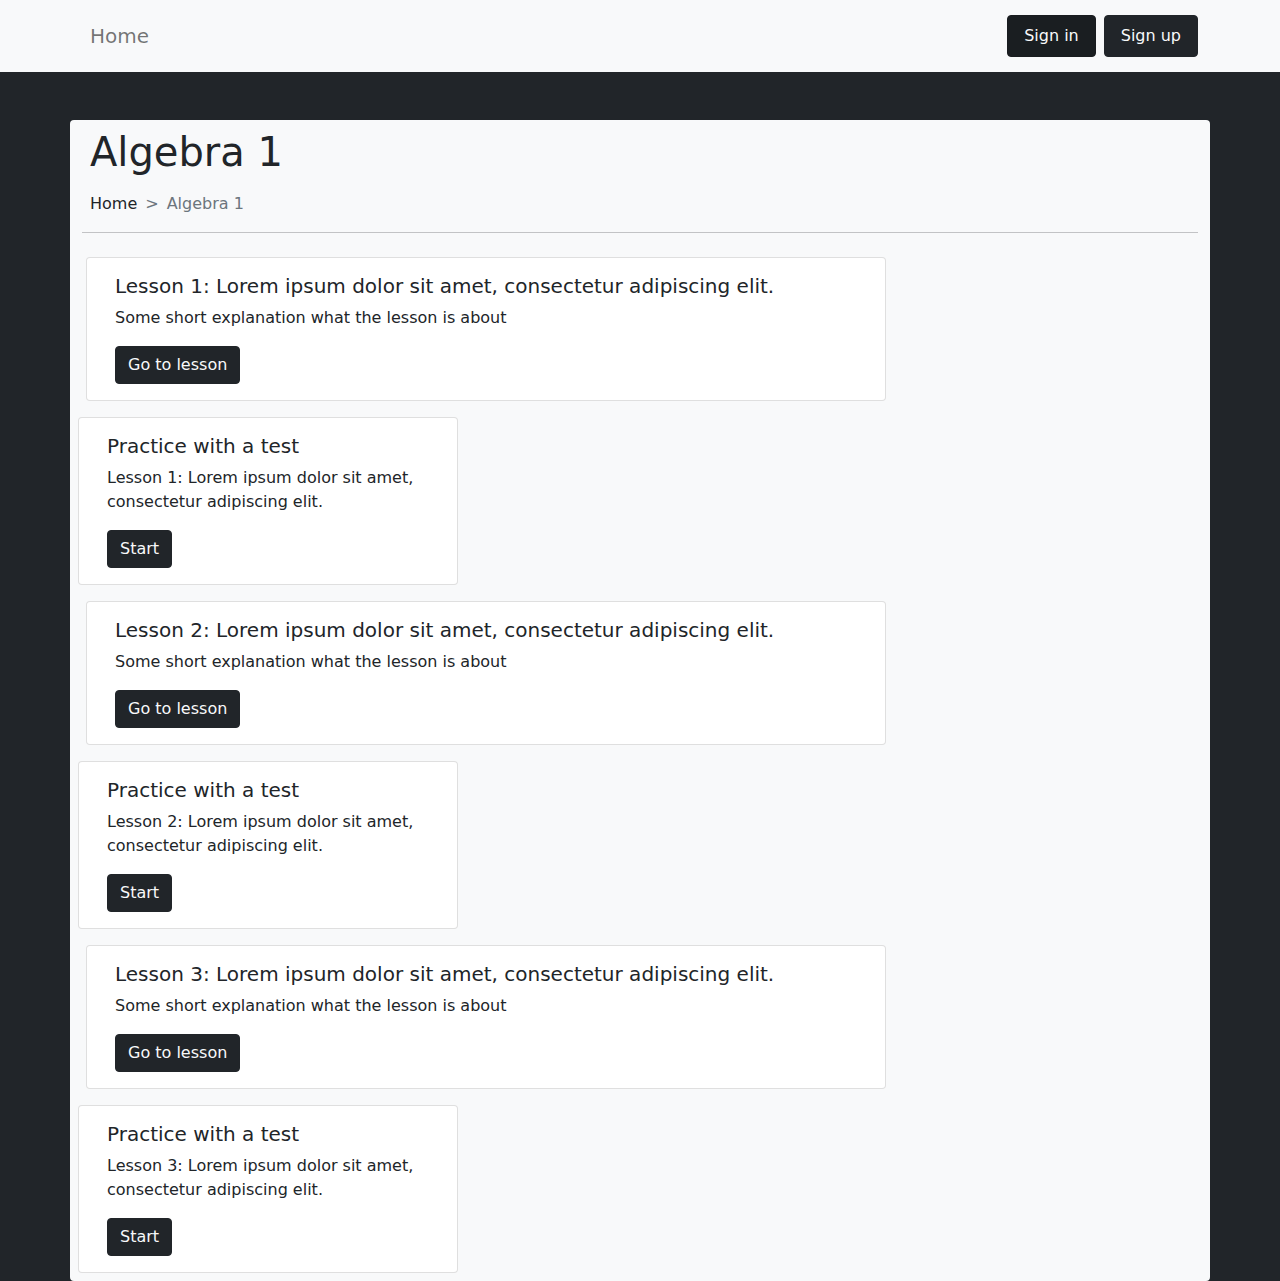
==== algebra1.html @ 9e3bda1d "first commit" ====
<!DOCTYPE html>
<html lang="en">
<head>
    <meta charset="UTF-8">
    <title>Algebra 1</title>
    <link href="css/bootstrap.css" rel="stylesheet">
</head>
<body class="bg-dark">
<div class="navbar navbar-expand-lg navbar-light bg-light mb-5">
    <div class="container">
        <ul class="navbar-nav me-auto">
            <li class="navbar-brand"><a class="nav-link" href="index.html">Home</a></li>
        </ul>
        <div class="d-flex justify-content-end">
            <a href="./signIn.html" class="nav-link btn btn-dark text-light me-2 active" role="button">Sign in</a>
            <a href="SignUp.html" class="nav-link btn btn-dark text-light" role="button">Sign up</a>
        </div>
    </div>
</div>
<div class="container bg-light rounded">
    <h1 class="p-2 text-dark">Algebra 1</h1>
    <nav class="px-2" style="--bs-breadcrumb-divider: '>';">
        <ol class="breadcrumb">
            <li class="breadcrumb-item"><a href="#" class="link-dark text-decoration-none">Home</a></li>
            <li class="breadcrumb-item active">Algebra 1</li>
        </ol>
    </nav>
    <hr>
    <div class="row">
        <div class="ms-3 col-8 card my-2" style="width: 50rem">
            <div class="card-body">
                <h5 class="card-title">Lesson 1: Lorem ipsum dolor sit amet, consectetur adipiscing elit.</h5>
                <p class="card-text">Some short explanation what the lesson is about</p>
                <a href="./Lesson1.html" class="card-link btn btn-dark text-light">Go to lesson</a>
            </div>
        </div>
        <div class="mx-2 col-4 card my-2">
            <div class="card-body">
                <h5 class="card-title">Practice with a test</h5>
                <p class="card-text">Lesson 1: Lorem ipsum dolor sit amet, consectetur adipiscing elit.</p>
                <button class="btn btn-dark text-light" data-bs-toggle="modal" data-bs-target="#modal">Start</button>
<!--                <a href="#" class="card-link btn btn-dark text-light">Start</a>-->
            </div>
        </div>
    </div>
    <div class="modal" id="modal">
        <div class="modal-dialog">
            <div class="modal-content">
                <div class="modal-header">
                    <h5 class="modal-title">Practice test for Lesson 1</h5>
                    <button type="button" class="btn-close" data-bs-dismiss="modal"></button>
                </div>
                <div class="modal-body">
                    <p>Question 1:Lorem ipsum dolor sit amet, consectetur adipiscing elit. Fusce a tortor non quam ultricies fermentum quis a
                        leo.
                        Pellentesque facilisis elit ut libero malesuada, nec ultrices risus tempus. Donec ac quam ultrices, sodales
                        nisi</p>
                    <hr>
                    <div class="form-check">
                        <input class="form-check-input" type="radio" name="rbtn" id="rbtn1">
                        <label class="form-check-label" for="rbtn1">Option 1</label>
                    </div>
                    <div class="form-check">
                        <input class="form-check-input" type="radio" name="rbtn" id="rbtn2">
                        <label class="form-check-label" for="rbtn2">Option 2</label>
                    </div>
                    <div class="form-check">
                        <input class="form-check-input" type="radio" name="rbtn" id="rbtn3">
                        <label class="form-check-label" for="rbtn3">Option 3</label>
                    </div>
                    <div class="form-check">
                        <input class="form-check-input" type="radio" name="rbtn" id="rbtn4">
                        <label class="form-check-label" for="rbtn4">Option 4</label>
                    </div>
                </div>
                <div class="modal-footer">
                    <a class="btn btn-dark text-light" href="">Next question</a>
                </div>
            </div>
        </div>
    </div>
    <div class="row">
        <div class="ms-3 col-8 card my-2" style="width: 50rem">
            <div class="card-body">
                <h5 class="card-title">Lesson 2: Lorem ipsum dolor sit amet, consectetur adipiscing elit.</h5>
                <p class="card-text">Some short explanation what the lesson is about</p>
                <a href="./Lesson1.html" class="card-link btn btn-dark text-light">Go to lesson</a>
            </div>
        </div>
        <div class="mx-2 col-4 card my-2">
            <div class="card-body">
                <h5 class="card-title">Practice with a test</h5>
                <p class="card-text">Lesson 2: Lorem ipsum dolor sit amet, consectetur adipiscing elit.</p>
                <button class="btn btn-dark text-light">Start</button>
<!--                <a href="#" class="card-link btn btn-dark text-light">Start</a>-->
            </div>
        </div>
    </div>
    <div class="row">
        <div class="ms-3 col-8 card my-2" style="width: 50rem">
            <div class="card-body">
                <h5 class="card-title">Lesson 3: Lorem ipsum dolor sit amet, consectetur adipiscing elit.</h5>
                <p class="card-text">Some short explanation what the lesson is about</p>
                <a href="./Lesson1.html" class="card-link btn btn-dark text-light">Go to lesson</a>
            </div>
        </div>
        <div class="mx-2 col-4 card my-2">
            <div class="card-body">
                <h5 class="card-title">Practice with a test</h5>
                <p class="card-text">Lesson 3: Lorem ipsum dolor sit amet, consectetur adipiscing elit.</p>
                <button class="btn btn-dark text-light">Start</button>
<!--                <a href="#" class="card-link btn btn-dark text-light">Start</a>-->
            </div>
        </div>
    </div>
</div>
<script src="js/bootstrap.bundle.js"></script>
</body>
</html>
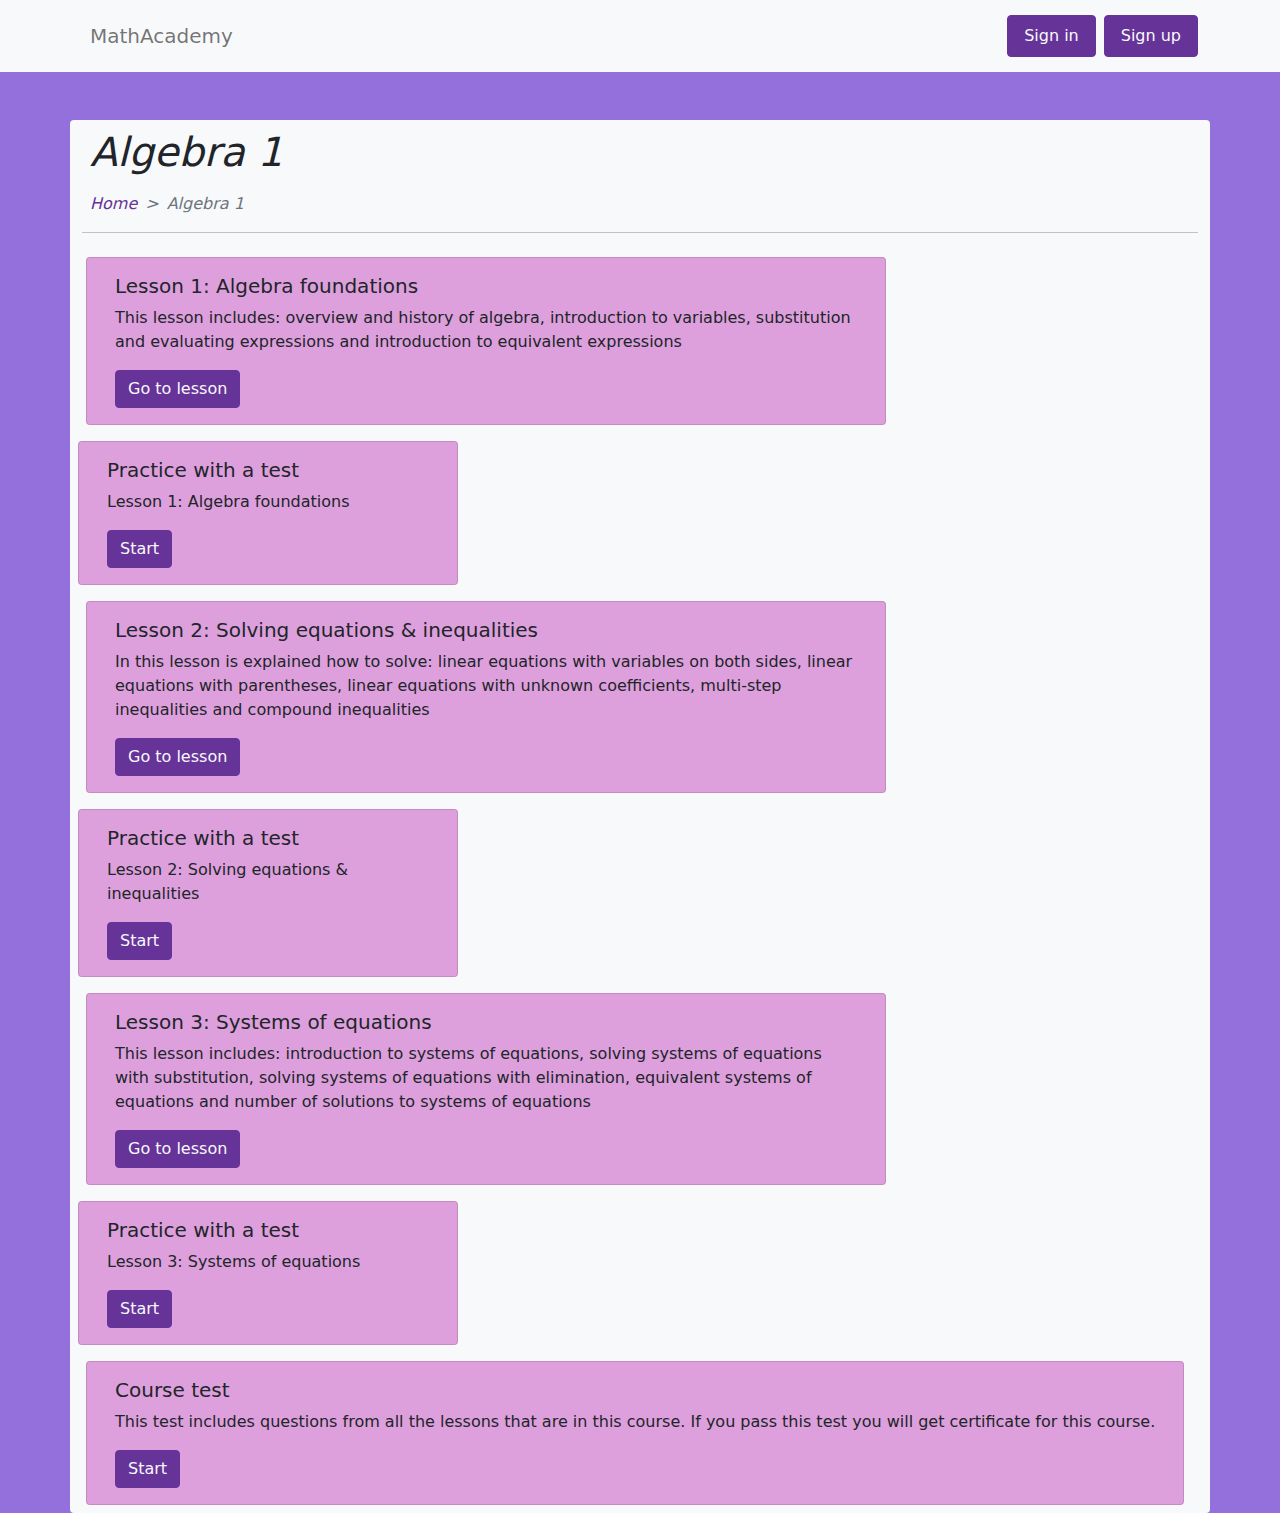
==== commit c01ad0d5: "Prototype updated with the evaluations" ====
--- a/algebra1.html
+++ b/algebra1.html
@@ -5,111 +5,87 @@
     <title>Algebra 1</title>
     <link href="css/bootstrap.css" rel="stylesheet">
 </head>
-<body class="bg-dark">
+<body style="background-color: mediumpurple">
 <div class="navbar navbar-expand-lg navbar-light bg-light mb-5">
     <div class="container">
         <ul class="navbar-nav me-auto">
-            <li class="navbar-brand"><a class="nav-link" href="index.html">Home</a></li>
+            <li class="navbar-brand"><a class="nav-link" href="index.html">MathAcademy</a></li>
         </ul>
         <div class="d-flex justify-content-end">
-            <a href="./signIn.html" class="nav-link btn btn-dark text-light me-2 active" role="button">Sign in</a>
-            <a href="SignUp.html" class="nav-link btn btn-dark text-light" role="button">Sign up</a>
+            <a href="./signIn.html" class="nav-link btn btn-purple text-light me-2 active" role="button">Sign in</a>
+            <a href="SignUp.html" class="nav-link btn btn-purple text-light" role="button">Sign up</a>
         </div>
     </div>
 </div>
 <div class="container bg-light rounded">
-    <h1 class="p-2 text-dark">Algebra 1</h1>
+    <h1 class="p-2 fst-italic">Algebra 1</h1>
     <nav class="px-2" style="--bs-breadcrumb-divider: '>';">
         <ol class="breadcrumb">
-            <li class="breadcrumb-item"><a href="#" class="link-dark text-decoration-none">Home</a></li>
-            <li class="breadcrumb-item active">Algebra 1</li>
+            <li class="breadcrumb-item"><a href="./index.html" class="link-purple text-decoration-none fst-italic">Home</a></li>
+            <li class="breadcrumb-item active fst-italic">Algebra 1</li>
         </ol>
     </nav>
     <hr>
     <div class="row">
-        <div class="ms-3 col-8 card my-2" style="width: 50rem">
+        <div class="ms-3 col-8 card my-2 card-purple" style="width: 50rem">
             <div class="card-body">
-                <h5 class="card-title">Lesson 1: Lorem ipsum dolor sit amet, consectetur adipiscing elit.</h5>
-                <p class="card-text">Some short explanation what the lesson is about</p>
-                <a href="./Lesson1.html" class="card-link btn btn-dark text-light">Go to lesson</a>
+                <h5 class="card-title">Lesson 1: Algebra foundations</h5>
+                <p class="card-text">This lesson includes: overview and history of algebra, introduction to variables,
+                    substitution and evaluating expressions and introduction to equivalent expressions</p>
+                <a href="./Lesson1.html" class="card-link btn btn-purple text-light">Go to lesson</a>
             </div>
         </div>
-        <div class="mx-2 col-4 card my-2">
+        <div class="mx-2 col-4 card my-2 card-purple">
             <div class="card-body">
                 <h5 class="card-title">Practice with a test</h5>
-                <p class="card-text">Lesson 1: Lorem ipsum dolor sit amet, consectetur adipiscing elit.</p>
-                <button class="btn btn-dark text-light" data-bs-toggle="modal" data-bs-target="#modal">Start</button>
-<!--                <a href="#" class="card-link btn btn-dark text-light">Start</a>-->
-            </div>
-        </div>
-    </div>
-    <div class="modal" id="modal">
-        <div class="modal-dialog">
-            <div class="modal-content">
-                <div class="modal-header">
-                    <h5 class="modal-title">Practice test for Lesson 1</h5>
-                    <button type="button" class="btn-close" data-bs-dismiss="modal"></button>
-                </div>
-                <div class="modal-body">
-                    <p>Question 1:Lorem ipsum dolor sit amet, consectetur adipiscing elit. Fusce a tortor non quam ultricies fermentum quis a
-                        leo.
-                        Pellentesque facilisis elit ut libero malesuada, nec ultrices risus tempus. Donec ac quam ultrices, sodales
-                        nisi</p>
-                    <hr>
-                    <div class="form-check">
-                        <input class="form-check-input" type="radio" name="rbtn" id="rbtn1">
-                        <label class="form-check-label" for="rbtn1">Option 1</label>
-                    </div>
-                    <div class="form-check">
-                        <input class="form-check-input" type="radio" name="rbtn" id="rbtn2">
-                        <label class="form-check-label" for="rbtn2">Option 2</label>
-                    </div>
-                    <div class="form-check">
-                        <input class="form-check-input" type="radio" name="rbtn" id="rbtn3">
-                        <label class="form-check-label" for="rbtn3">Option 3</label>
-                    </div>
-                    <div class="form-check">
-                        <input class="form-check-input" type="radio" name="rbtn" id="rbtn4">
-                        <label class="form-check-label" for="rbtn4">Option 4</label>
-                    </div>
-                </div>
-                <div class="modal-footer">
-                    <a class="btn btn-dark text-light" href="">Next question</a>
-                </div>
+                <p class="card-text">Lesson 1: Algebra foundations</p>
+                <a href="./exam_lesson1.html" class="card-link btn btn-purple text-light">Start</a>
             </div>
         </div>
     </div>
     <div class="row">
-        <div class="ms-3 col-8 card my-2" style="width: 50rem">
+        <div class="ms-3 col-8 card my-2 card-purple" style="width: 50rem">
             <div class="card-body">
-                <h5 class="card-title">Lesson 2: Lorem ipsum dolor sit amet, consectetur adipiscing elit.</h5>
-                <p class="card-text">Some short explanation what the lesson is about</p>
-                <a href="./Lesson1.html" class="card-link btn btn-dark text-light">Go to lesson</a>
+                <h5 class="card-title">Lesson 2: Solving equations & inequalities</h5>
+                <p class="card-text">In this lesson is explained how to solve: linear equations with variables on both
+                    sides, linear equations with parentheses, linear equations with unknown coefficients, multi-step
+                    inequalities and compound inequalities</p>
+                <a href="./Lesson2_algebra1.html" class="card-link btn btn-purple text-light">Go to lesson</a>
             </div>
         </div>
-        <div class="mx-2 col-4 card my-2">
+        <div class="mx-2 col-4 card my-2 card-purple">
             <div class="card-body">
                 <h5 class="card-title">Practice with a test</h5>
-                <p class="card-text">Lesson 2: Lorem ipsum dolor sit amet, consectetur adipiscing elit.</p>
-                <button class="btn btn-dark text-light">Start</button>
-<!--                <a href="#" class="card-link btn btn-dark text-light">Start</a>-->
+                <p class="card-text">Lesson 2: Solving equations & inequalities</p>
+                <button class="btn btn-purple text-light">Start</button>
             </div>
         </div>
     </div>
     <div class="row">
-        <div class="ms-3 col-8 card my-2" style="width: 50rem">
+        <div class="ms-3 col-8 card my-2 card-purple" style="width: 50rem">
             <div class="card-body">
-                <h5 class="card-title">Lesson 3: Lorem ipsum dolor sit amet, consectetur adipiscing elit.</h5>
-                <p class="card-text">Some short explanation what the lesson is about</p>
-                <a href="./Lesson1.html" class="card-link btn btn-dark text-light">Go to lesson</a>
+                <h5 class="card-title">Lesson 3: Systems of equations</h5>
+                <p class="card-text">This lesson includes: introduction to systems of equations, solving systems of
+                    equations with substitution, solving systems of equations with elimination, equivalent systems of
+                    equations and number of solutions to systems of equations</p>
+                <a href="#" class="card-link btn btn-purple text-light">Go to lesson</a>
             </div>
         </div>
-        <div class="mx-2 col-4 card my-2">
+        <div class="mx-2 col-4 card my-2 card-purple">
             <div class="card-body">
                 <h5 class="card-title">Practice with a test</h5>
-                <p class="card-text">Lesson 3: Lorem ipsum dolor sit amet, consectetur adipiscing elit.</p>
-                <button class="btn btn-dark text-light">Start</button>
-<!--                <a href="#" class="card-link btn btn-dark text-light">Start</a>-->
+                <p class="card-text">Lesson 3: Systems of equations</p>
+                <button class="btn btn-purple text-light">Start</button>
+            </div>
+        </div>
+    </div>
+    <div class="row">
+        <div class="card card-purple ms-3 my-2 col-auto">
+            <div class="card-body">
+                <h5 class="card-title">Course test</h5>
+                <p class="card-text">This test includes questions from all the lessons that are in this course. If you
+                    pass this test you will get certificate for this course.</p>
+                <button class="btn btn-purple text-light">Start</button>
             </div>
         </div>
     </div>
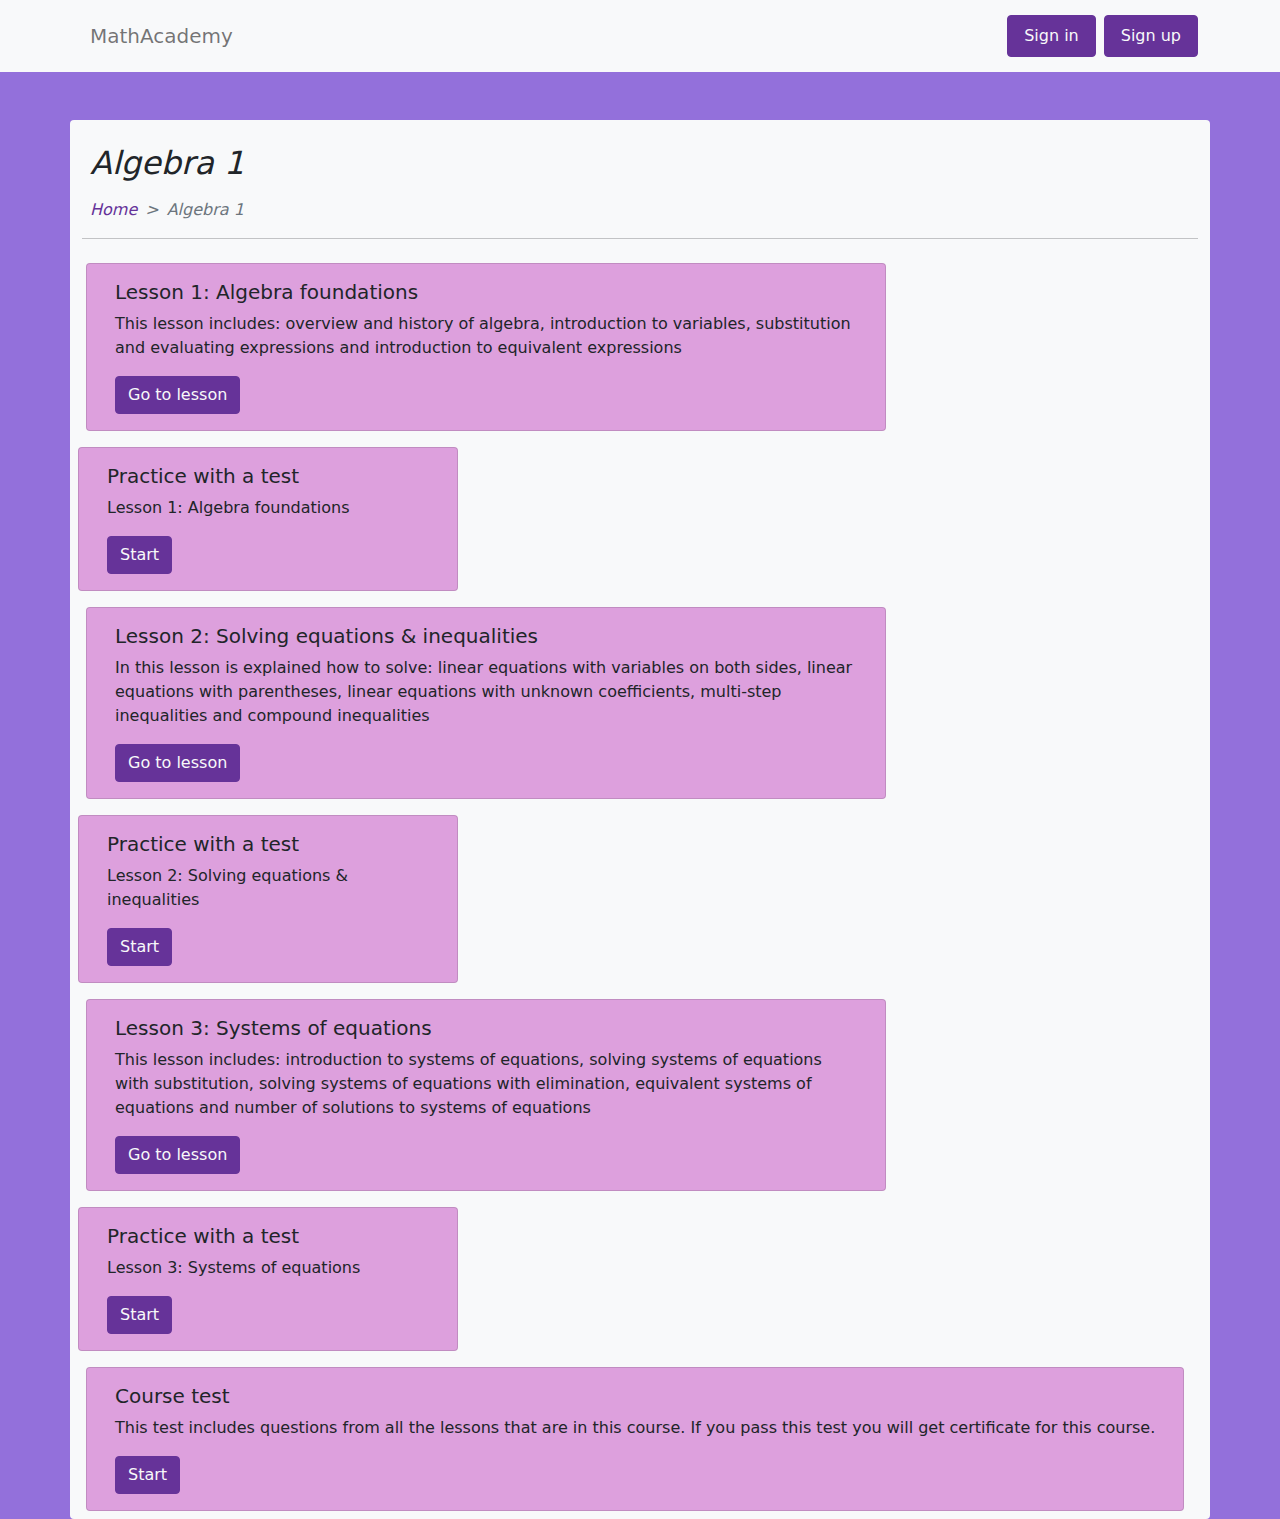
==== commit c157b538: "Prototype updated with the evaluations" ====
--- a/algebra1.html
+++ b/algebra1.html
@@ -18,7 +18,7 @@
     </div>
 </div>
 <div class="container bg-light rounded">
-    <h1 class="p-2 fst-italic">Algebra 1</h1>
+    <h2 class="p-2 pt-4 fst-italic">Algebra 1</h2>
     <nav class="px-2" style="--bs-breadcrumb-divider: '>';">
         <ol class="breadcrumb">
             <li class="breadcrumb-item"><a href="./index.html" class="link-purple text-decoration-none fst-italic">Home</a></li>
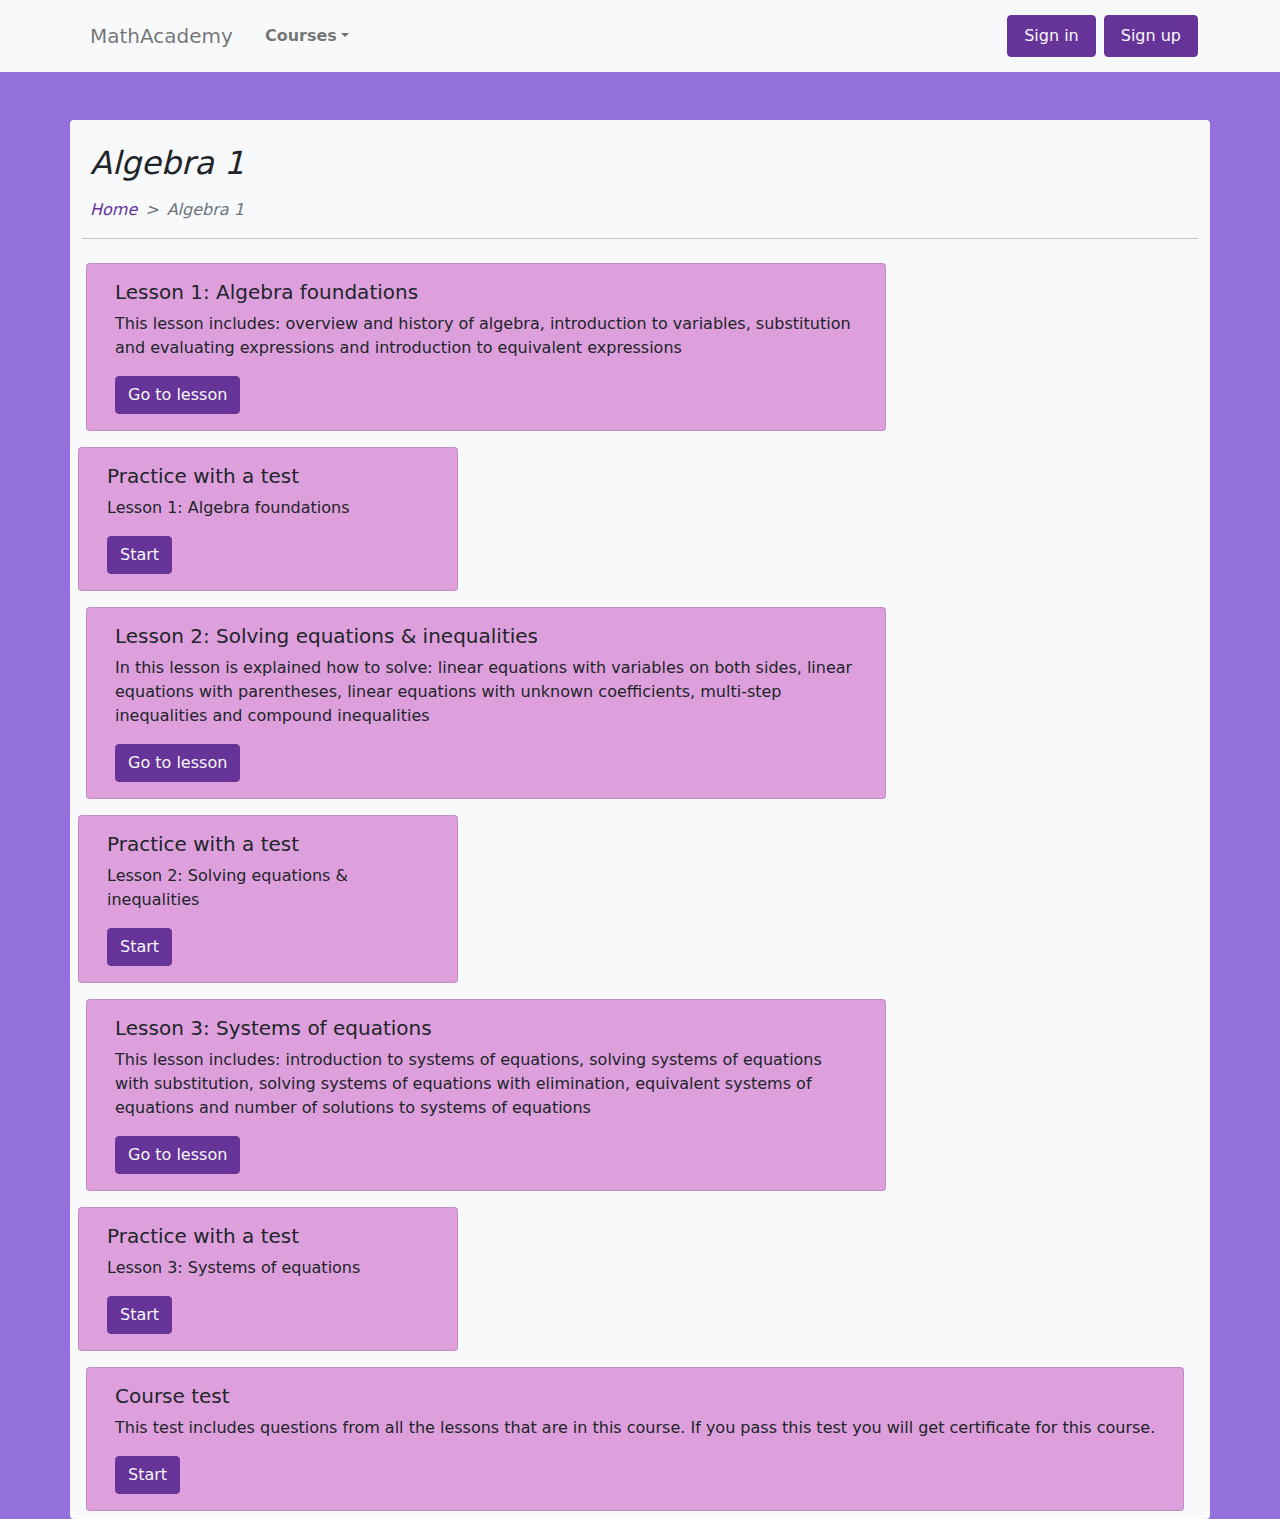
==== commit 6b00a531: "Some improvements" ====
--- a/algebra1.html
+++ b/algebra1.html
@@ -10,6 +10,17 @@
     <div class="container">
         <ul class="navbar-nav me-auto">
             <li class="navbar-brand"><a class="nav-link" href="index.html">MathAcademy</a></li>
+            <li class="nav-item dropdown mt-2">
+                <a class="nav-link dropdown-toggle fw-bold" data-bs-toggle="dropdown" id="navbarDropdown">Courses</a>
+                <ul class="dropdown-menu" aria-labelledby="navbarDropdown">
+                    <li class="dropdown-item"><a href="./algebra1.html" class="nav-link">Algebra 1</a></li>
+                    <li class="dropdown-item"><a href="#" class="nav-link">Algebra 2</a></li>
+                    <li class="dropdown-item"><a href="#" class="nav-link">Geometry</a></li>
+                    <li class="dropdown-item"><a href="#" class="nav-link">Trigonometry</a></li>
+                    <li class="dropdown-item"><a href="#" class="nav-link">Linear Algebra</a></li>
+                    <li class="dropdown-item"><a href="#" class="nav-link">Statistics and probability</a></li>
+                </ul>
+            </li>
         </ul>
         <div class="d-flex justify-content-end">
             <a href="./signIn.html" class="nav-link btn btn-purple text-light me-2 active" role="button">Sign in</a>
